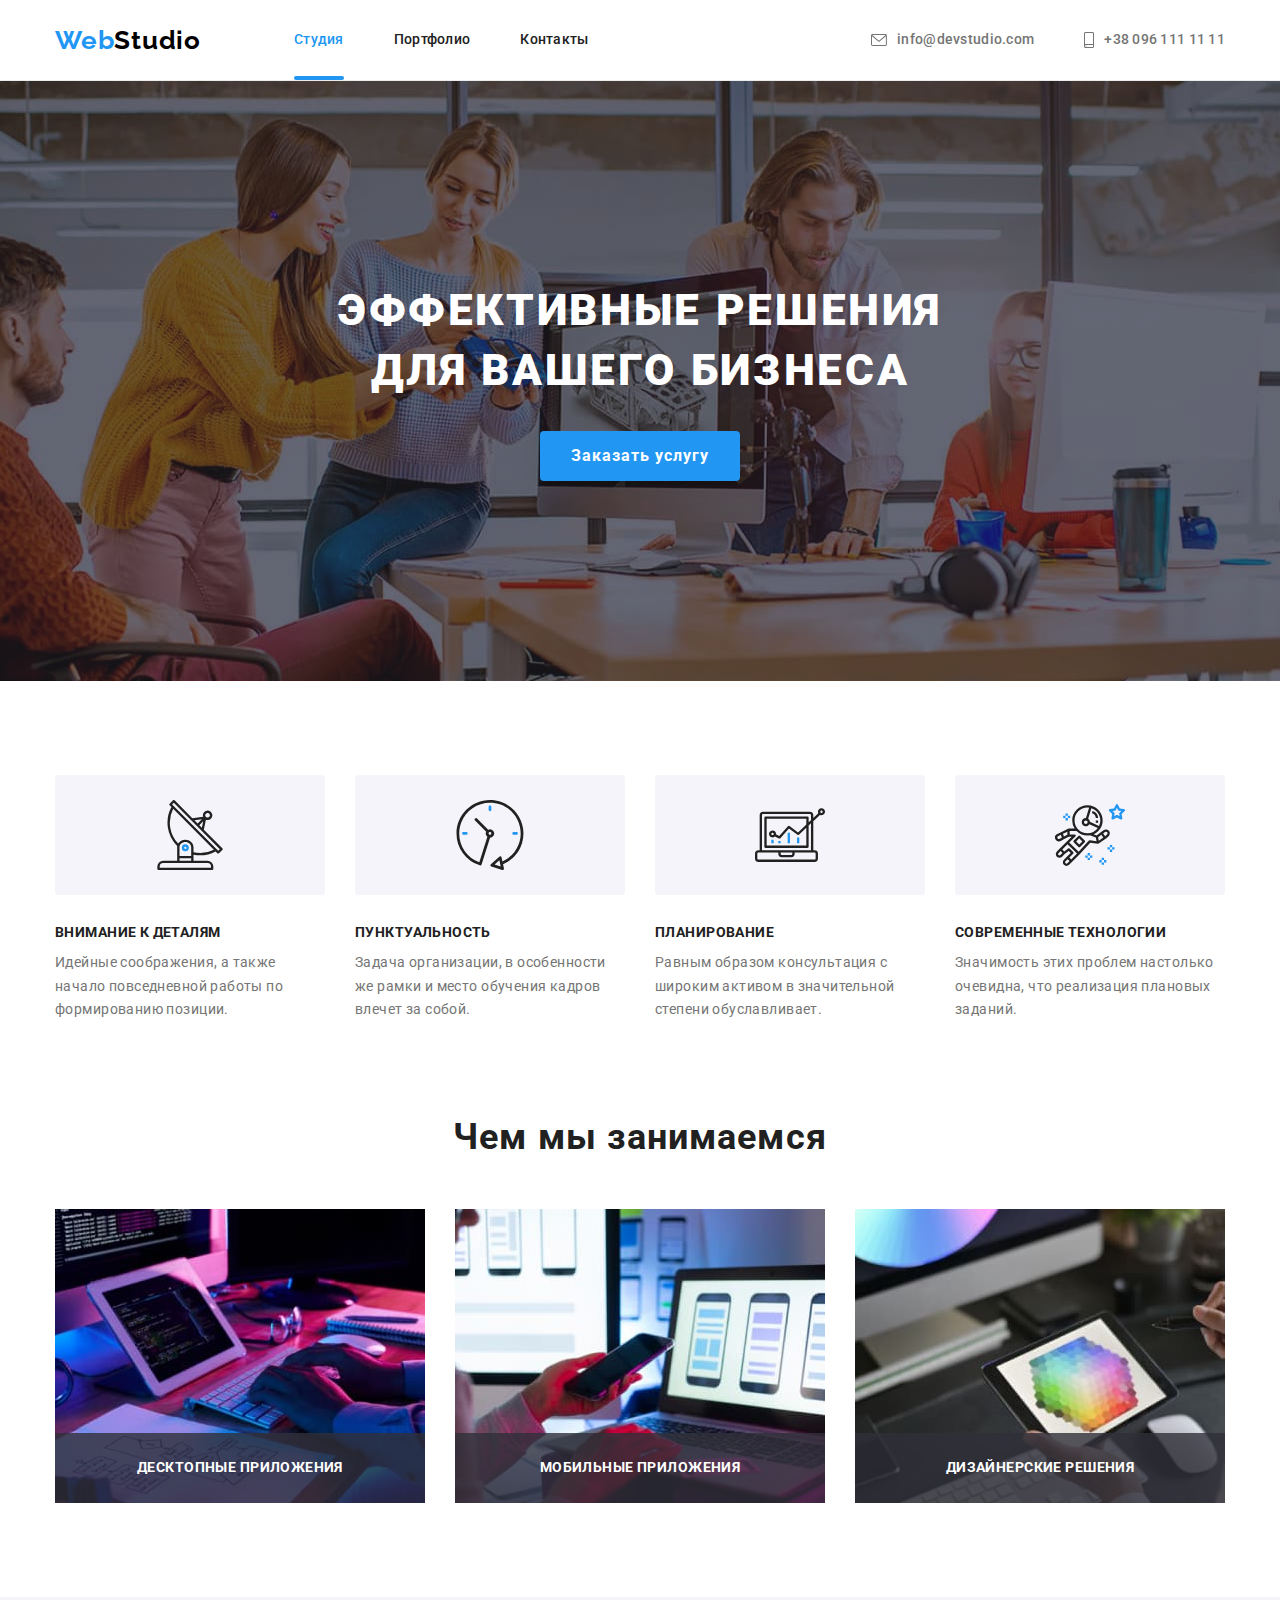
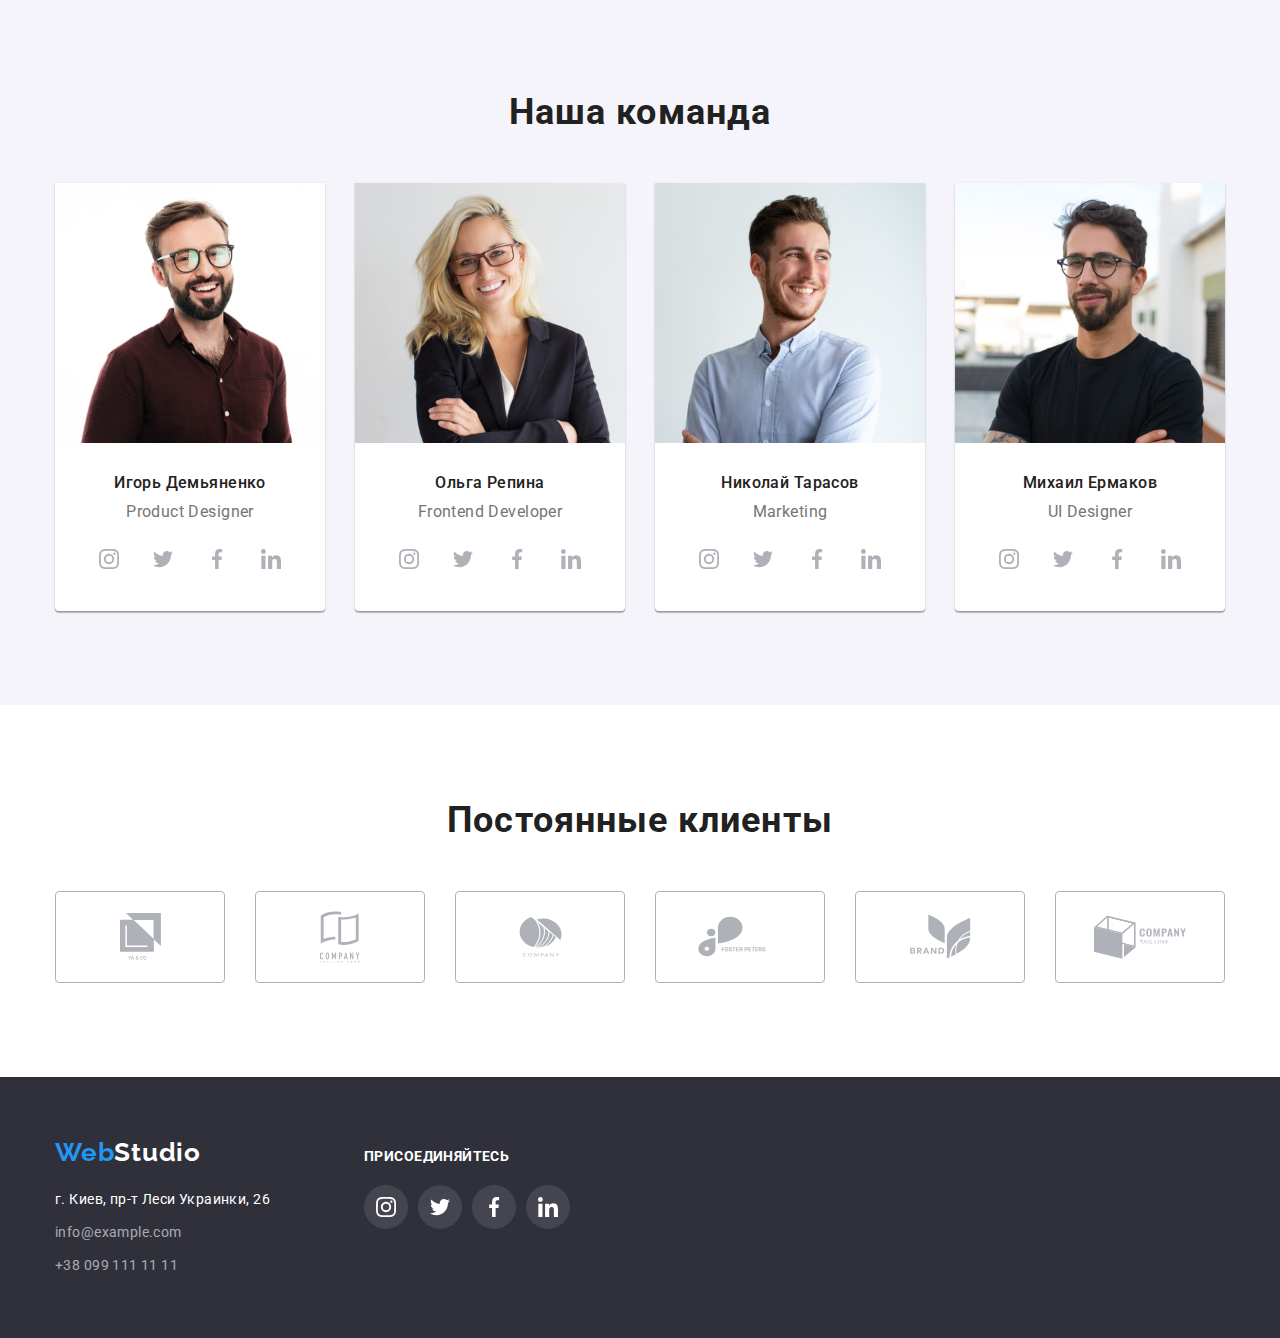
==== index.html @ bb290eb8 "Initial commit" ====
<!DOCTYPE html>
<html lang="ru">
  <head>
    <meta charset="UTF-8" />
    <meta http-equiv="X-UA-Compatible" content="IE=edge" />
    <meta name="viewport" content="width=device-width, initial-scale=1.0" />
    <link rel="preconnect" href="https://fonts.googleapis.com" />
    <link rel="preconnect" href="https://fonts.gstatic.com" crossorigin />
    <link
      href="https://fonts.googleapis.com/css2?family=Raleway:wght@700&family=Roboto:wght@400;500;700;900&display=swap"
      rel="stylesheet"
    />
    <title>WebStudio</title>
    <!-- Normalize styles -->
    <link
      rel="stylesheet"
      href="https://cdnjs.cloudflare.com/ajax/libs/modern-normalize/1.1.0/modern-normalize.css"
    />
    <link rel="stylesheet" href="./styles/styles.css" />
  </head>

  <body>
    <!-- Header -->
    <header>
      <div class="container header-container">
        <!-- Navigation -->
        <nav class="nav-container">
          <a class="logo" href="./index.html">
            <span class="logo-color">Web</span>Studio</a
          >
          <ul class="nav-link-container">
            <li class="link-item">
              <a class="nav-link current" href="./index.html">Студия</a>
            </li>
            <li class="link-item">
              <a class="nav-link" href="./portfolio.html">Портфолио</a>
            </li>
            <li class="link-item">
              <a class="nav-link" href="#Contacts">Контакты</a>
            </li>
          </ul>
        </nav>
        <!--Contacts-->
        <ul class="head-contacts">
          <li class="contacts-item">
            <a class="contact-header" href="mailto:info@devstudio.com">
              <svg class="icon-contact" width="16" height="12">
                <use href="./images/icons.svg#icon-envelope"></use>
              </svg>
              info@devstudio.com</a
            >
          </li>
          <li class="contacts-item tel">
            <a class="contact-header" href="tel:+380961111111"
              ><svg class="icon-contact" width="10" height="16">
                <use href="./images/icons.svg#icon-smartphone"></use>
              </svg>
              +38 096 111 11 11</a
            >
          </li>
        </ul>
      </div>
    </header>
    <!-- Main -->
    <main>
      <!-- Order -->
      <section class="hero-section">
        <div class="container centered hero">
          <h1 class="hero-title">Эффективные решения для вашего бизнеса</h1>

          <button class="main-btn" data-modal-open type="button">
            Заказать услугу
          </button>
        </div>
      </section>
      <!-- Benefits -->
      <section>
        <div class="container benefits">
          <h2 class="visually-hidden">Преимущества</h2>
          <ul class="benefits-list">
            <li class="benefits-item">
              <div class="icon-benefits">
                <svg width="70" height="70">
                  <use href="./images/icons.svg#icon-antenna"></use>
                </svg>
              </div>
              <h3 class="benefits-subtitle">Внимание к деталям</h3>
              <p>
                Идейные соображения, а также начало повседневной работы по
                формированию позиции.
              </p>
            </li>
            <li class="benefits-item">
              <div class="icon-benefits">
                <svg width="70" height="70">
                  <use href="./images/icons.svg#icon-clock"></use>
                </svg>
              </div>
              <h3 class="benefits-subtitle">Пунктуальность</h3>
              <p>
                Задача организации, в особенности же рамки и место обучения
                кадров влечет за собой.
              </p>
            </li>
            <li class="benefits-item">
              <div class="icon-benefits">
                <svg width="70" height="70">
                  <use href="./images/icons.svg#icon-diagram"></use>
                </svg>
              </div>
              <h3 class="benefits-subtitle">Планирование</h3>
              <p>
                Равным образом консультация с широким активом в значительной
                степени обуславливает.
              </p>
            </li>
            <li class="benefits-item">
              <div class="icon-benefits">
                <svg width="70" height="70">
                  <use href="./images/icons.svg#icon-astronaut"></use>
                </svg>
              </div>
              <h3 class="benefits-subtitle">Современные технологии</h3>
              <p>
                Значимость этих проблем настолько очевидна, что реализация
                плановых заданий.
              </p>
            </li>
          </ul>
        </div>
      </section>
      <!-- Services -->
      <section class="services">
        <div class="container services">
          <h2 class="section-title">Чем мы занимаемся</h2>
          <ul class="selection-list">
            <li class="selection-item">
              <img
                src="./images/services/box1.jpg"
                alt="Приложения для ПК"
                width="370"
                height="294"
              />
              <h3 class="selection-item-text">Десктопные приложения</h3>
            </li>
            <li class="selection-item">
              <img
                src="./images/services/box2.jpg"
                alt="Приложения для телефонов"
                width="370"
                height="294"
              />
              <h3 class="selection-item-text">Мобильные приложения</h3>
            </li>
            <li class="selection-item">
              <img
                src="./images/services/box3.jpg"
                alt="Приложения для планшетов"
                width="370"
                height="294"
              />
              <h3 class="selection-item-text">Дизайнерские решения</h3>
            </li>
          </ul>
        </div>
      </section>
      <!-- Team -->
      <section class="section-team">
        <div class="container team">
          <h2 class="section-title">Наша команда</h2>
          <ul class="team-list">
            <li class="team-item">
              <img
                src="./images/team/pr-designer.jpg"
                alt="Игорь Демьяненко"
                width="270"
                height="260"
              />
              <h3 class="team-subtitle">Игорь Демьяненко</h3>
              <p class="job-title" lang="en">Product Designer</p>
              <ul class="social-link-list">
                <li class="social-item">
                  <a
                    class="social-link-item"
                    href="#"
                    target="_blank"
                    rel="noopener noreferrer"
                    aria-label="instagram"
                    ><svg class="social-link" width="20" height="20">
                      <use href="./images/icons.svg#icon-instagram"></use>
                    </svg>
                  </a>
                </li>
                <li class="social-item">
                  <a
                    class="social-link-item"
                    href="#"
                    target="_blank"
                    rel="noopener noreferrer"
                    aria-label="instagram"
                    ><svg class="social-link" width="20" height="20">
                      <use href="./images/icons.svg#icon-twitter"></use>
                    </svg>
                  </a>
                </li>
                <li class="social-item">
                  <a
                    class="social-link-item"
                    href="#"
                    target="_blank"
                    rel="noopener noreferrer"
                    aria-label="instagram"
                    ><svg class="social-link" width="20" height="20">
                      <use href="./images/icons.svg#icon-facebook"></use>
                    </svg>
                  </a>
                </li>
                <li class="social-item">
                  <a
                    class="social-link-item"
                    href="#"
                    target="_blank"
                    rel="noopener noreferrer"
                    aria-label="instagram"
                    ><svg class="social-link" width="20" height="20">
                      <use href="./images/icons.svg#icon-linkedin"></use>
                    </svg>
                  </a>
                </li>
              </ul>
            </li>
            <li class="team-item">
              <img
                src="./images/team/developer.jpg"
                alt="Ольга Репина"
                width="270"
                height="260"
              />
              <h3 class="team-subtitle">Ольга Репина</h3>
              <p class="job-title" lang="en">Frontend Developer</p>
              <ul class="social-link-list">
                <li class="social-item">
                  <a
                    class="social-link-item"
                    href="#"
                    target="_blank"
                    rel="noopener noreferrer"
                    aria-label="instagram"
                    ><svg class="social-link" width="20" height="20">
                      <use href="./images/icons.svg#icon-instagram"></use>
                    </svg>
                  </a>
                </li>
                <li class="social-item">
                  <a
                    class="social-link-item"
                    href="#"
                    target="_blank"
                    rel="noopener noreferrer"
                    aria-label="instagram"
                    ><svg class="social-link" width="20" height="20">
                      <use href="./images/icons.svg#icon-twitter"></use>
                    </svg>
                  </a>
                </li>
                <li class="social-item">
                  <a
                    class="social-link-item"
                    href="#"
                    target="_blank"
                    rel="noopener noreferrer"
                    aria-label="instagram"
                    ><svg class="social-link" width="20" height="20">
                      <use href="./images/icons.svg#icon-facebook"></use>
                    </svg>
                  </a>
                </li>
                <li class="social-item">
                  <a
                    class="social-link-item"
                    href="#"
                    target="_blank"
                    rel="noopener noreferrer"
                    aria-label="instagram"
                    ><svg class="social-link" width="20" height="20">
                      <use href="./images/icons.svg#icon-linkedin"></use>
                    </svg>
                  </a>
                </li>
              </ul>
            </li>
            <li class="team-item">
              <img
                src="./images/team/marketing.jpg"
                alt="Николай Тарасов"
                width="270"
                height="260"
              />
              <h3 class="team-subtitle">Николай Тарасов</h3>
              <p class="job-title" lang="en">Marketing</p>
              <ul class="social-link-list">
                <li class="social-item">
                  <a
                    class="social-link-item"
                    href="#"
                    target="_blank"
                    rel="noopener noreferrer"
                    aria-label="instagram"
                    ><svg class="social-link" width="20" height="20">
                      <use href="./images/icons.svg#icon-instagram"></use>
                    </svg>
                  </a>
                </li>
                <li class="social-item">
                  <a
                    class="social-link-item"
                    href="#"
                    target="_blank"
                    rel="noopener noreferrer"
                    aria-label="instagram"
                    ><svg class="social-link" width="20" height="20">
                      <use href="./images/icons.svg#icon-twitter"></use>
                    </svg>
                  </a>
                </li>
                <li class="social-item">
                  <a
                    class="social-link-item"
                    href="#"
                    target="_blank"
                    rel="noopener noreferrer"
                    aria-label="instagram"
                    ><svg class="social-link" width="20" height="20">
                      <use href="./images/icons.svg#icon-facebook"></use>
                    </svg>
                  </a>
                </li>
                <li class="social-item">
                  <a
                    class="social-link-item"
                    href="#"
                    target="_blank"
                    rel="noopener noreferrer"
                    aria-label="instagram"
                    ><svg class="social-link" width="20" height="20">
                      <use href="./images/icons.svg#icon-linkedin"></use>
                    </svg>
                  </a>
                </li>
              </ul>
            </li>
            <li class="team-item">
              <img
                src="./images/team/ui-designer.jpg"
                alt="Михаил Ермаков"
                width="270"
                height="260"
              />
              <h3 class="team-subtitle">Михаил Ермаков</h3>
              <p class="job-title" lang="en">UI Designer</p>
              <ul class="social-link-list">
                <li class="social-item">
                  <a
                    class="social-link-item"
                    href="#"
                    target="_blank"
                    rel="noopener noreferrer"
                    aria-label="instagram"
                    ><svg class="social-link" width="20" height="20">
                      <use href="./images/icons.svg#icon-instagram"></use>
                    </svg>
                  </a>
                </li>
                <li class="social-item">
                  <a
                    class="social-link-item"
                    href="#"
                    target="_blank"
                    rel="noopener noreferrer"
                    aria-label="instagram"
                    ><svg class="social-link" width="20" height="20">
                      <use href="./images/icons.svg#icon-twitter"></use>
                    </svg>
                  </a>
                </li>
                <li class="social-item">
                  <a
                    class="social-link-item"
                    href="#"
                    target="_blank"
                    rel="noopener noreferrer"
                    aria-label="instagram"
                    ><svg class="social-link" width="20" height="20">
                      <use href="./images/icons.svg#icon-facebook"></use>
                    </svg>
                  </a>
                </li>
                <li class="social-item">
                  <a
                    class="social-link-item"
                    href="#"
                    target="_blank"
                    rel="noopener noreferrer"
                    aria-label="instagram"
                    ><svg class="social-link" width="20" height="20">
                      <use href="./images/icons.svg#icon-linkedin"></use>
                    </svg>
                  </a>
                </li>
              </ul>
            </li>
          </ul>
        </div>
      </section>
      <!-- Regular customers -->
      <section>
        <div class="container">
          <h2 class="section-title">Постоянные клиенты</h2>
          <ul class="customers-title">
            <li class="customers-item">
              <a
                class="customers-link-item"
                href="#"
                target="_blank"
                rel="noopener noreferrer"
                aria-label="customers 1"
                ><svg class="icon-customers" width="41" height="47">
                  <use href="./images/icons.svg#icon-group1"></use>
                </svg>
              </a>
            </li>
            <li class="customers-item">
              <a
                class="customers-link-item"
                href="#"
                target="_blank"
                rel="noopener noreferrer"
                aria-label="customers 2"
                ><svg class="icon-customers" width="40" height="52">
                  <use href="./images/icons.svg#icon-group2"></use>
                </svg>
              </a>
            </li>
            <li class="customers-item">
              <a
                class="customers-link-item"
                href="#"
                target="_blank"
                rel="noopener noreferrer"
                aria-label="customers 3"
                ><svg class="icon-customers" width="43" height="41">
                  <use href="./images/icons.svg#icon-group3"></use>
                </svg>
              </a>
            </li>
            <li class="customers-item">
              <a
                class="customers-link-item"
                href="#"
                target="_blank"
                rel="noopener noreferrer"
                aria-label="customers 4"
                ><svg class="icon-customers" width="84" height="41">
                  <use href="./images/icons.svg#icon-group4"></use>
                </svg>
              </a>
            </li>
            <li class="customers-item">
              <a
                class="customers-link-item"
                href="#"
                target="_blank"
                rel="noopener noreferrer"
                aria-label="customers 5"
                ><svg class="icon-customers" width="63" height="45">
                  <use href="./images/icons.svg#icon-group5"></use>
                </svg>
              </a>
            </li>
            <li class="customers-item">
              <a
                class="customers-link-item"
                href="#"
                target="_blank"
                rel="noopener noreferrer"
                aria-label="customers 6"
                ><svg class="icon-customers" width="94" height="44">
                  <use href="./images/icons.svg#icon-group6"></use>
                </svg>
              </a>
            </li>
          </ul>
        </div>
      </section>
    </main>
    <!-- Footer -->
    <footer>
      <div class="container footer-container">
        <div>
          <a class="logo logo-footer" href="./index.html">
            <span class="logo-color">Web</span
            ><span class="logo-color-footer">Studio</span></a
          >
          <address id="Contacts">
            <ul>
              <li class="adress-item">
                <a
                  class="address-footer"
                  href="https://goo.gl/maps/XzDrCH9YL9LTSnce7"
                  target="_blank"
                  rel="noopener noreferrer"
                  >г. Киев, пр-т Леси Украинки, 26</a
                >
              </li>
              <li class="adress-item">
                <a class="contact-footer" href="mailto:info@example.com"
                  >info@example.com</a
                >
              </li>
              <li class="adress-item">
                <a class="contact-footer" href="tel:+380991111111"
                  >+38 099 111 11 11</a
                >
              </li>
            </ul>
          </address>
        </div>
        <div class="social-link-bloc">
          <p class="social-link-title">Присоединяйтесь</p>
          <ul class="social-link-list footer">
            <li class="social-item footer">
              <a
                class="social-link-item footer"
                href="#"
                target="_blank"
                rel="noopener noreferrer"
                aria-label="instagram"
                ><svg class="social-link" width="20" height="20">
                  <use href="./images/icons.svg#icon-instagram"></use>
                </svg>
              </a>
            </li>
            <li class="social-item footer">
              <a
                class="social-link-item footer"
                href="#"
                target="_blank"
                rel="noopener noreferrer"
                aria-label="instagram"
                ><svg class="social-link" width="20" height="20">
                  <use href="./images/icons.svg#icon-twitter"></use>
                </svg>
              </a>
            </li>
            <li class="social-item footer">
              <a
                class="social-link-item footer"
                href="#"
                target="_blank"
                rel="noopener noreferrer"
                aria-label="instagram"
                ><svg class="social-link" width="20" height="20">
                  <use href="./images/icons.svg#icon-facebook"></use>
                </svg>
              </a>
            </li>
            <li class="social-item footer">
              <a
                class="social-link-item footer"
                href="#"
                target="_blank"
                rel="noopener noreferrer"
                aria-label="instagram"
                ><svg class="social-link" width="20" height="20">
                  <use href="./images/icons.svg#icon-linkedin"></use>
                </svg>
              </a>
            </li>
          </ul>
        </div>
      </div>
    </footer>
    <div class="backdrop is-hidden" data-modal>
      <div class="hero-modal">
        <button class="btn-modal-close" data-modal-close type="button">
          <svg width="18" height="18">
            <use href="./images/icons.svg#icon-close-black"></use>
          </svg>
        </button>
      </div>
    </div>
    <script src="./js/modal.js"></script>
  </body>
</html>
---- styles/styles.css ----
:root {
  /* fonts */
  --logo-font: "Raleway";
  --main-font: "Roboto";

  /* colors */
  --main-theme: #ffffff;
  --secondary-theme: #f5f4fa;
  --accent-theme: #2f303a;

  --main-txt-color: #757575;
  --secondary-txt-color: #212121;
  --tertiary-txt-color: #ffffff;
  --accent-color: #2196f3;
  --icon-color: #afb1b8;

  /* transition-timing */
  --transform-anim: 250ms cubic-bezier(0.4, 0, 0.2, 1);
}

li {
  list-style: none;
}
a {
  text-decoration: none;

  color: var(--main-txt-color);
}

a:focus {
  outline: none;
}

button:focus {
  outline: none;
}

.visually-hidden {
  position: absolute;
  width: 1px;
  height: 1px;
  margin: -1px;
  border: 0;
  padding: 0;
  white-space: nowrap;
  clip-path: inset(100%);
  clip: rect(0 0 0 0);
  overflow: hidden;
}

/* Body */
body {
  font-family: var(--main-font), sans-serif;
  color: var(--main-txt-color);
  background-color: var(--main-theme);
  font-size: 14px;
  line-height: 1.71;
  letter-spacing: 0.03em;
}

h1,
h2,
h3,
h4,
p {
  margin: 0;
}

img {
  display: block;
  max-width: 100%;
  height: auto;
}
ul {
  padding: 0px;
  margin: 0px;
}

.container {
  width: 1200px;
  padding: 0 15px;
  margin-right: auto;
  margin-left: auto;
}

/* Header */
header {
  border-bottom: 1px solid #ececec;
  /* background-color: #ffffff;
  box-shadow: 0px 4px 4px rgba(0, 0, 0, 0.25); */
}

.header-container {
  display: flex;
  align-items: center;
}

.logo {
  padding-top: 25px;
  padding-bottom: 24px;

  font-family: var(--logo-font);
  font-weight: 700;
  font-size: 26px;
  line-height: 1.19;
  letter-spacing: 0.03em;
  color: #000000;
  margin-right: 93px;
  display: block;
}

.logo-color {
  color: var(--accent-color);
}

/* Navigation */
.nav-link {
  padding: 32px 0px;

  font-weight: 500;
  line-height: 1.14;
  letter-spacing: 0.02em;
  color: var(--secondary-txt-color);
  position: relative;

  transition: color var(--transform-anim);
}

.nav-link:hover,
.nav-link:focus {
  color: var(--accent-color);
}

.nav-link-container > .link-item {
  position: relative;
}

.current {
  color: var(--accent-color);
}

.current::after {
  position: absolute;
  display: block;

  content: "";
  bottom: -1px;
  width: 100%;
  height: 4px;
  background-color: var(--accent-color);
  border-radius: 2px;
}

.nav-container {
  display: flex;
  align-items: center;
}

.nav-link-container {
  display: flex;
}

.link-item:not(:last-child) {
  margin-right: 50px;
}

/* Contacts */
.contact-header {
  padding: 32px 0px;
  font-weight: 500;
  display: flex;
  align-items: center;
  line-height: 1.14;
  letter-spacing: 0.02em;
  color: var(--main-txt-color);

  transition: color var(--transform-anim);
}

.contact-header:hover,
.contact-header:focus {
  color: var(--accent-color);
}

.contacts-item {
  color: var(--main-txt-color);
}

.contacts-item:not(:first-child) {
  margin-left: 50px;
}

.head-contacts {
  display: flex;
  margin-left: auto;
}

.icon-contact {
  margin-right: 10px;
  fill: currentColor;
}
section {
  padding-top: 94px;
  padding-bottom: 94px;
}

/* Hero */

.hero-section {
  padding-top: 200px;
  padding-bottom: 200px;
  max-width: 1600px;
  margin: 0 auto;

  text-align: center;

  background: rgba(47, 48, 58, 0.4);
  background-image: linear-gradient(
      0deg,
      rgba(47, 48, 58, 0.4) 0%,
      rgba(47, 48, 58, 0.4) 100%
    ),
    url(../images/hero/hero.jpg);

  background-position: center;
  background-repeat: no-repeat;
  background-color: var(--accent-theme);
}

.container.hero {
}

.hero-title {
  max-width: 700px;
  margin-left: auto;
  margin-right: auto;

  font-weight: 900;
  font-size: 44px;
  line-height: 1.36;
  letter-spacing: 0.06em;
  text-transform: uppercase;
  color: var(--tertiary-txt-color);
}

.main-btn {
  margin-top: 30px;
  width: 200px;
  height: 50px;

  font-family: "Roboto";
  font-weight: 700;
  font-size: 16px;
  line-height: 1.88;
  text-align: center;
  letter-spacing: 0.06em;
  color: var(--tertiary-txt-color);
  background-color: var(--accent-color);
  box-shadow: 0px 4px 4px rgba(0, 0, 0, 0.15);
  border: 0px;
  border-radius: 4px;
  cursor: pointer;

  transition: background-color var(--transform-anim);
}

.main-btn:hover,
.main-btn:focus {
  background-color: #188ce8;
}

.backdrop {
  position: absolute;
  z-index: 5;
  top: 0;
  left: 0;

  position: fixed;
  width: 100vw;
  height: 100vh;

  background-color: rgba(0, 0, 0, 0.2);
  visibility: visible;
  pointer-events: initial;
  transition: opacity var(--transform-anim);
}

.backdrop.is-hidden {
  visibility: hidden;
  opacity: 0;
  pointer-events: none;
}

.backdrop.is-hidden .hero-modal {
  transform: translate(-50%, -50%) scale(0.5);
}

.hero-modal {
  position: absolute;
  top: 50%;
  left: 50%;
  transform: translate(-50%, -50%) scale(1);
  transition: transform var(--transform-anim);

  display: flex;
  min-width: 528px;
  min-height: 581px;

  background-color: #ffffff;
  box-shadow: 0px 1px 3px rgba(0, 0, 0, 0.12), 0px 1px 1px rgba(0, 0, 0, 0.14),
    0px 2px 1px rgba(0, 0, 0, 0.2);
  border-radius: 4px;
}

.btn-modal-close {
  position: absolute;
  top: 8px;
  right: 8px;
  width: 30px;
  height: 30px;
  padding: 0;

  display: flex;
  justify-content: center;
  align-items: center;

  border: 1px solid rgba(0, 0, 0, 0.1);
  border-radius: 50%;
  background-color: #ffffff;
  outline: #000000;
}

/* Benefits */

.benefits-list {
  display: flex;
  flex-wrap: wrap;
}

.benefits-item {
  width: 270px;
}

.benefits-item:not(:last-child) {
  margin-right: 30px;
}

.icon-benefits {
  width: 100%;
  height: 120px;
  margin-bottom: 30px;

  display: flex;
  justify-content: center;
  align-items: center;

  border-radius: 4px;
  background-color: var(--secondary-theme);
}

.benefits-subtitle {
  margin-bottom: 10px;

  font-size: 14px;
  font-weight: 700;
  line-height: 1.14;
  text-transform: uppercase;
  color: var(--secondary-txt-color);
}

/* Services */

.services {
  padding-top: 0;
}

.section-title {
  text-align: center;
  margin-bottom: 50px;

  font-weight: 700;
  font-size: 36px;
  line-height: 1.17;
  color: var(--secondary-txt-color);
  letter-spacing: 0.03em;
}

.selection-list {
  display: flex;
  flex-wrap: wrap;
}

.selection-item {
  position: relative;
  display: block;
}

.selection-item:not(:last-child) {
  margin-right: 30px;
}

.selection-item-text {
  display: flex;
  position: absolute;
  z-index: 4;

  width: 100%;
  height: 70px;
  bottom: 0;
  align-items: center;
  justify-content: center;

  color: #ffffff;
  background-color: rgba(47, 48, 58, 0.8);

  font-size: 14px;
  font-weight: 700;
  line-height: 1.14;
  text-transform: uppercase;
}

/* Team */

.team-list {
  display: flex;
  flex-direction: row;
}

.team-item {
  background: #ffffff;
  box-shadow: 0px 1px 3px rgba(0, 0, 0, 0.12), 0px 1px 1px rgba(0, 0, 0, 0.14),
    0px 2px 1px rgba(0, 0, 0, 0.2);
  border-radius: 0px 0px 4px 4px;
}

.team-item:not(:last-child) {
  margin-right: 30px;
}

.team-subtitle {
  margin-top: 30px;
  margin-bottom: 10px;

  font-weight: 500;
  font-size: 16px;
  line-height: 1.19;
  text-align: center;
  color: var(--secondary-txt-color);
}

.section-team {
  background-color: var(--secondary-theme);
}

.container.team {
}

.job-title {
  margin-bottom: 16px;

  font-size: 16px;
  line-height: 1.19;
  text-align: center;
}

.social-item {
  width: 44px;
  height: 44px;
}

.social-item:not(:last-child) {
  margin-right: 10px;
}

.social-link-list {
  margin-bottom: 30px;

  display: flex;
  justify-content: center;
}

.social-link-item {
  display: flex;
  align-items: center;
  justify-content: center;
  width: 100%;
  height: 100%;
  border-radius: 50%;
  color: var(--icon-color);

  transition: color var(--transform-anim),
    background-color var(--transform-anim);
}

.social-link-item:hover,
.social-link-item:focus {
  color: #ffffff;
  background-color: var(--accent-color);
}
.social-link {
  fill: currentColor;
}

/* Regular customers */

.customers-title {
  display: flex;
  justify-content: center;
}

.customers-item {
  width: 170px;
  height: 92px;

  display: flex;
  align-items: center;
  justify-content: center;
}

.customers-link-item {
  border: 1px solid var(--icon-color);
  border-radius: 4px;

  transition: color var(--transform-anim), border-color var(--transform-anim);
}

.customers-item:not(:last-child) {
  margin-right: 30px;
}

.customers-link-item:hover,
.customers-link-item:focus {
  color: var(--accent-color);
  border-color: var(--accent-color);
}

.customers-link-item {
  display: flex;
  align-items: center;
  justify-content: center;
  width: 100%;
  height: 100%;

  color: var(--icon-color);
}

.icon-customers {
  fill: currentColor;
  transition: color var(--transform-anim), border-color var(--transform-anim);
}

/* Portfolio */

.works-menu {
  display: flex;
  justify-content: center;
  margin-bottom: 50px;
}

.works-menu li:not(:last-child) {
  margin-right: 8px;
}

.works-btn {
  padding: 6px 22px;

  font-weight: 500;
  font-size: 16px;
  line-height: 1.62;
  text-align: center;
  letter-spacing: 0.03em;
  border: 0px;
  color: var(--secondary-txt-color);
  background-color: var(--secondary-theme);
  border-radius: 4px;
  cursor: pointer;

  transition: color var(--transform-anim),
    background-color var(--transform-anim), box-shadow var(--transform-anim);
}

.works-btn:hover,
.works-btn:focus {
  color: var(--tertiary-txt-color);
  background-color: var(--accent-color);
  box-shadow: 0px 3px 1px rgba(0, 0, 0, 0.1), 0px 1px 2px rgba(0, 0, 0, 0.08),
    0px 2px 2px rgba(0, 0, 0, 0.12);
}

.work-examples {
  display: flex;
  flex-wrap: wrap;
  margin: -15px;
}

.work-item {
  width: 370px;
  margin: 15px;
}

.work-item-link {
  position: relative;
  display: block;

  transition: box-shadow var(--transform-anim);
}

.work-item-link:hover,
.work-item-link:focus {
  /* display: block; */

  box-shadow: 0px 1px 1px rgba(0, 0, 0, 0.12), 0px 4px 4px rgba(0, 0, 0, 0.06),
    1px 4px 6px rgba(0, 0, 0, 0.16);
}

.work-item:nth-child(3n) {
  margin-right: 0px;
}

.work-item-popup {
  position: relative;
  overflow: hidden;
}

.works-title-info {
  display: flex;

  position: absolute;
  top: 0;
  width: 100%;
  height: 294px;
  padding: 24px;

  align-items: center;
  justify-content: center;

  font-size: 18px;
  line-height: 1.56;
  color: #ffffff;
  background-color: rgba(33, 150, 243, 0.9);

  transform: translateY(100%);
  opacity: 0;
  transition: opacity var(--transform-anim), transform var(--transform-anim);
}

.work-item-link:hover .works-title-info,
.work-item-link:focus .works-title-info {
  opacity: 1;
  transform: translateY(0%);
}

.works-title {
  font-weight: 700;
  font-size: 18px;
  line-height: 2;
  letter-spacing: 0.06em;
  color: var(--secondary-txt-color);
}

.works-type {
  font-size: 16px;
  line-height: 1.88;
}

.work-item-info {
  padding: 20px 24px;

  border-right: 1px solid #eeeeee;
  border-bottom: 1px solid #eeeeee;
  border-left: 1px solid #eeeeee;
}

.works-title {
  margin-bottom: 4px;
}

/* Footer */
footer {
  padding-top: 60px;
  padding-bottom: 60px;

  background-color: var(--accent-theme);
}

.footer-container {
  display: flex;
  align-items: baseline;
}

.logo.logo-footer {
  margin-bottom: 20px;
  padding-top: 0;
  padding-bottom: 0;
}

.logo-color-footer {
  color: var(--tertiary-txt-color);
}

.adress-item:not(:last-child) {
  margin-bottom: 9px;
}

.contact-footer {
  font-style: normal;
  line-height: 1.71;
  color: rgba(255, 255, 255, 0.6);

  transition: color var(--transform-anim);
}

.address-footer {
  font-style: normal;
  line-height: 1.71;
  color: var(--tertiary-txt-color);

  transition: color var(--transform-anim);
}

.address-footer:hover,
.address-footer:focus,
.contact-footer:hover,
.contact-footer:focus {
  color: var(--accent-color);
}

.social-link-bloc {
  margin-left: 70px;
}

.social-link-title {
  margin-bottom: 20px;

  font-weight: 700;
  line-height: 1.14;
  text-transform: uppercase;
  color: #ffffff;
}

.social-link-list.footer {
  margin-bottom: 0;
}

.social-link-item.footer {
  color: #ffffff;
}

.social-item.footer {
  background-color: rgba(255, 255, 255, 0.1);
  border-radius: 50%;
}
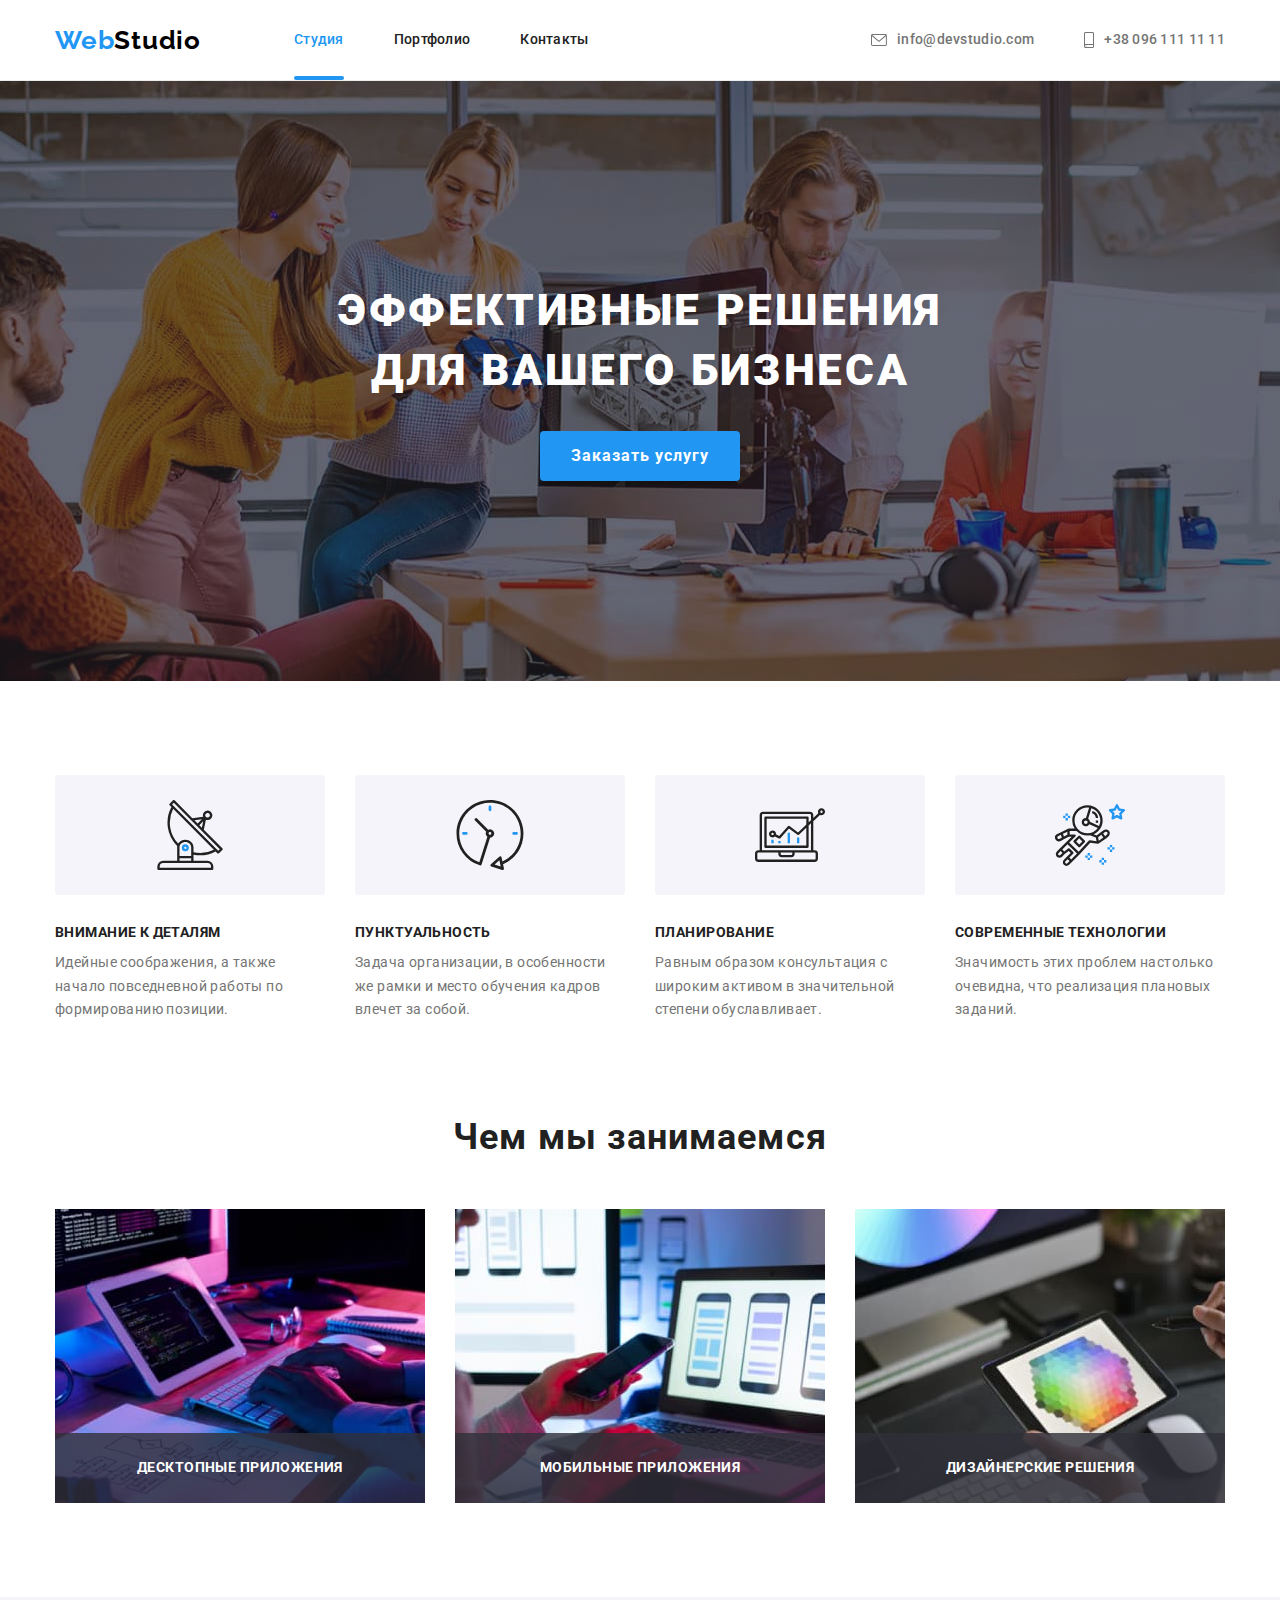
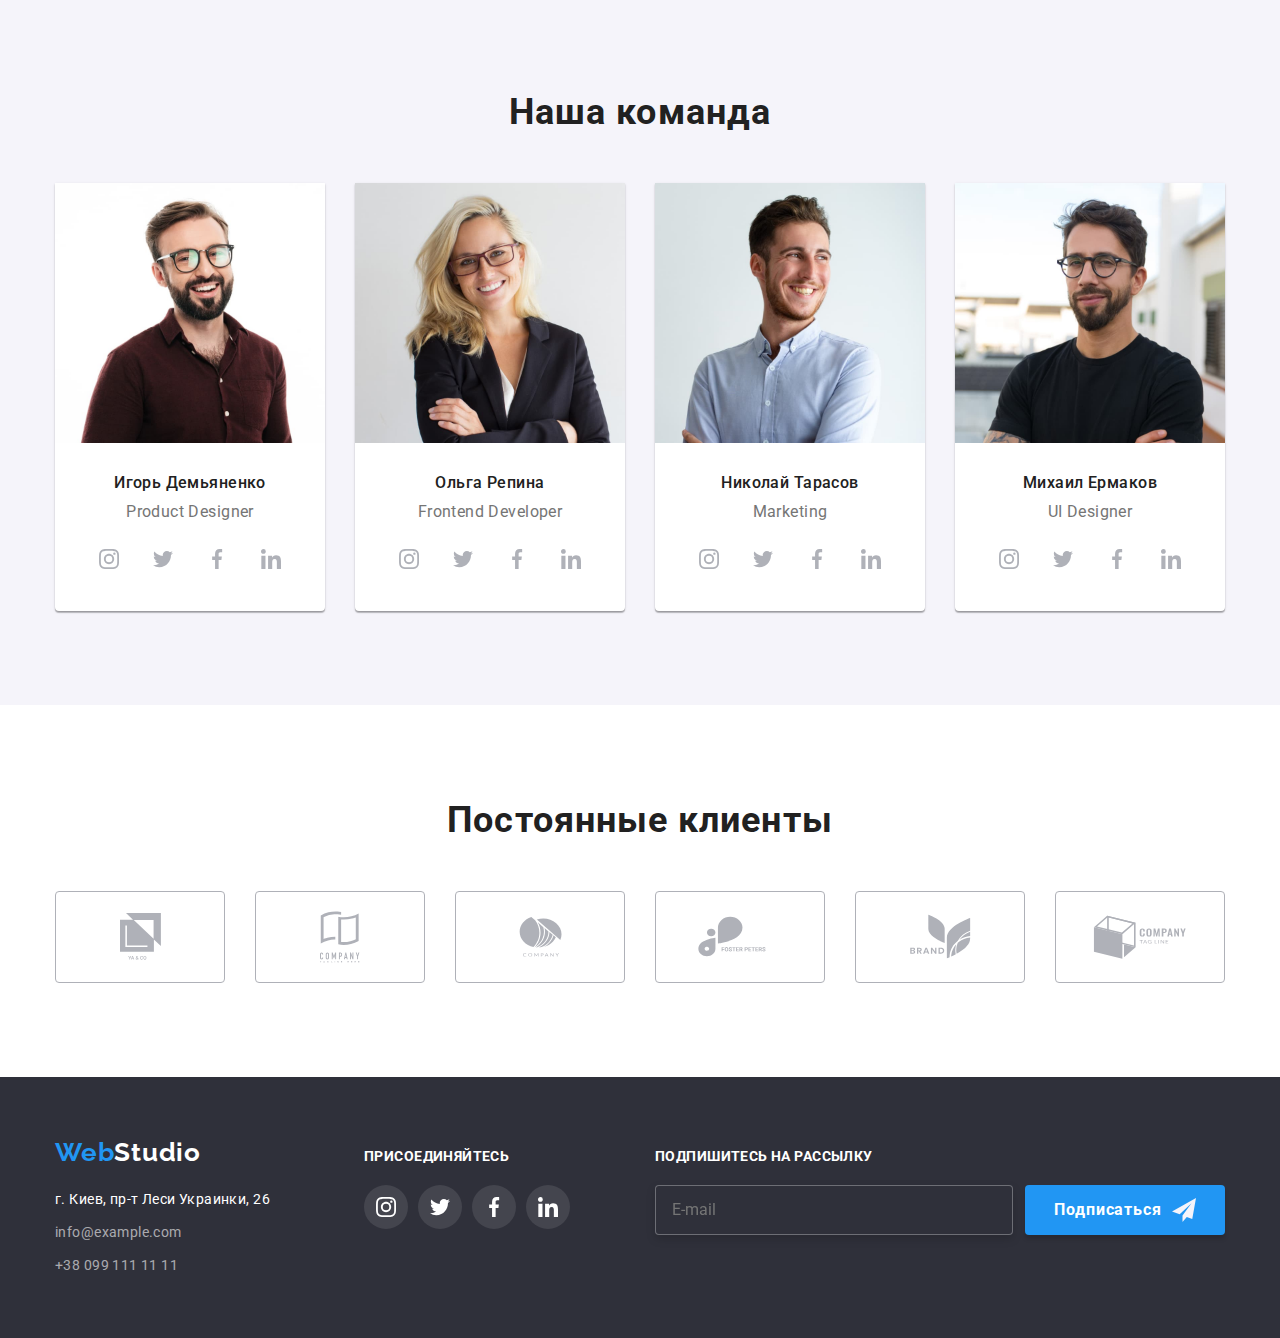
==== commit 6803ae6a: "add subscribe-form" ====
--- a/index.html
+++ b/index.html
@@ -55,8 +55,8 @@
               ><svg class="icon-contact" width="10" height="16">
                 <use href="./images/icons.svg#icon-smartphone"></use>
               </svg>
-              +38 096 111 11 11</a
-            >
+              +38 096 111 11 11
+            </a>
           </li>
         </ul>
       </div>
@@ -578,10 +578,93 @@
             </li>
           </ul>
         </div>
+        <div class="subscribe-bloc">
+          <p class="subscribe">Подпишитесь на рассылку</p>
+          <form class="subscribe-form">
+            <label>
+              <input
+                class="subscribe-input"
+                type="email"
+                placeholder="E-mail"
+              />
+            </label>
+            <button class="btn-subscribe" type="submit">
+              Подписаться
+              <svg class="icon-send" width="24" height="24">
+                <use href="./images/icons.svg#icon-send"></use>
+              </svg>
+            </button>
+          </form>
+        </div>
       </div>
     </footer>
+
+    <!-- Modal -->
     <div class="backdrop is-hidden" data-modal>
       <div class="hero-modal">
+        <p class="form-title">Оставьте свои данные, мы вам перезвоним</p>
+        <form class="form" autocomplete="off">
+          <div class="form-field">
+            <label class="form-label" for="name">Имя</label>
+            <div>
+              <input class="form-input" type="text" name="name" id="name" />
+              <svg class="icon-form" width="12" height="12">
+                <use href="./images/icons.svg#icon-name"></use>
+              </svg>
+            </div>
+          </div>
+          <div class="form-field">
+            <label class="form-label" for="tel">Телефон</label>
+            <div>
+              <input class="form-input" type="tel" name="tel" id="tel" />
+              <svg class="icon-form" width="14" height="14">
+                <use href="./images/icons.svg#icon-fone"></use>
+              </svg>
+            </div>
+          </div>
+          <div class="form-field">
+            <label class="form-label" for="mail">Почта</label>
+            <div>
+              <input class="form-input" type="email" name="mail" id="mail" />
+              <svg class="icon-form" width="15" height="12">
+                <use href="./images/icons.svg#icon-mail"></use>
+              </svg>
+            </div>
+          </div>
+          <div class="form-field comment">
+            <label class="form-label" for="comment">Комментарий</label>
+            <textarea
+              class="form-input comment"
+              name="comment"
+              id="comment"
+              placeholder="Введите текст"
+            >
+            </textarea>
+          </div>
+          <label class="policy">
+            <input
+              class="checkbox visually-hidden"
+              type="checkbox"
+              name="policy"
+            />
+            <span class="checkbox-icon-off">
+              <svg class="icon-checkbox" width="16" height="15">
+                <use href="./images/icons.svg#icon-check-on"></use>
+              </svg>
+            </span>
+            <span
+              >Соглашаюсь с рассылкой и принимаю
+              <a
+                class="agreement"
+                href="#"
+                target="_blank"
+                rel="noopener noreferrer"
+                >Условия договора</a
+              ></span
+            >
+          </label>
+          <button class="form-submit" type="submit">Отправить</button>
+        </form>
         <button class="btn-modal-close" data-modal-close type="button">
           <svg width="18" height="18">
             <use href="./images/icons.svg#icon-close-black"></use>
--- a/styles/styles.css
+++ b/styles/styles.css
@@ -243,7 +243,9 @@
   color: var(--tertiary-txt-color);
 }
 
-.main-btn {
+.main-btn,
+.form-submit,
+.btn-subscribe {
   margin-top: 30px;
   width: 200px;
   height: 50px;
@@ -265,9 +267,13 @@
 }
 
 .main-btn:hover,
-.main-btn:focus {
+.main-btn:focus,
+.form-submit:hover,
+.form-submit:focus {
   background-color: #188ce8;
 }
+
+/* Backdrop */
 
 .backdrop {
   position: absolute;
@@ -290,6 +296,8 @@
   opacity: 0;
   pointer-events: none;
 }
+
+/* Modal */
 
 .backdrop.is-hidden .hero-modal {
   transform: translate(-50%, -50%) scale(0.5);
@@ -302,9 +310,10 @@
   transform: translate(-50%, -50%) scale(1);
   transition: transform var(--transform-anim);
 
-  display: flex;
+  display: block;
   min-width: 528px;
   min-height: 581px;
+  padding: 40px;
 
   background-color: #ffffff;
   box-shadow: 0px 1px 3px rgba(0, 0, 0, 0.12), 0px 1px 1px rgba(0, 0, 0, 0.14),
@@ -328,6 +337,149 @@
   border-radius: 50%;
   background-color: #ffffff;
   outline: #000000;
+}
+
+.btn-modal-close:hover,
+.btn-modal-close:focus {
+  fill: var(--accent-color);
+}
+
+/* Form */
+
+.form {
+  text-align: center;
+}
+
+.form div {
+  position: relative;
+}
+
+.form-title {
+  font-weight: 700;
+  font-size: 20px;
+  line-height: 1.15;
+  text-align: center;
+  letter-spacing: 0.03em;
+  color: var(--secondary-txt-color);
+}
+
+.form-field:not(:last-child) {
+  margin-bottom: 10px;
+}
+
+.form-field.comment {
+  margin-bottom: 20px;
+}
+
+.form-input {
+  width: 100%;
+  height: 40px;
+  padding-left: 42px;
+
+  font-size: 14px;
+  line-height: 1.14;
+  letter-spacing: 0.01em;
+
+  color: var(--main-txt-color);
+  border: 1px solid rgba(33, 33, 33, 0.2);
+  border-radius: 4px;
+  outline: none;
+}
+
+.form-input:focus {
+  border-color: var(--accent-color);
+}
+
+.form-input:focus + svg {
+  fill: var(--accent-color);
+}
+
+.form-input.comment {
+  height: 120px;
+  padding: 12px 16px;
+}
+
+.form-input.comment::placeholder {
+  color: rgba(117, 117, 117, 0.5);
+}
+
+.form-field div {
+  position: relative;
+}
+
+.icon-form {
+  position: absolute;
+
+  left: 0;
+  top: 50%;
+
+  transform: translateY(-50%) translateX(14px);
+  fill: var(--secondary-txt-color);
+}
+
+.form-label {
+  display: block;
+  text-align: left;
+  font-size: 12px;
+  line-height: 1.7;
+  letter-spacing: 0.01em;
+}
+
+textarea {
+  resize: none;
+}
+
+.policy {
+  display: flex;
+  align-items: center;
+  justify-content: center;
+
+  font-size: 14px;
+  line-height: 1.71;
+  letter-spacing: 0.03em;
+  color: var(--main-txt-color);
+}
+
+.checkbox-icon-off {
+  display: flex;
+  align-items: center;
+  justify-content: center;
+  width: 16px;
+  height: 15px;
+  margin-right: 7px;
+
+  border: 2px solid var(--secondary-txt-color);
+  border-radius: 2px;
+}
+
+.icon-checkbox {
+  display: flex;
+  left: 0;
+  opacity: 0;
+
+  width: 16px;
+  height: 15px;
+
+  border-radius: 2px;
+  border-color: var(--accent-color);
+}
+
+.checkbox:checked + .checkbox-icon-off {
+  border-color: var(--accent-color);
+}
+
+.checkbox:checked + .checkbox-icon-off .icon-checkbox {
+  opacity: 1;
+  background-color: var(--accent-color);
+  fill: var(--main-theme);
+}
+
+.form-submit {
+}
+
+.agreement {
+  text-decoration: underline;
+  color: var(--accent-color);
 }
 
 /* Benefits */
@@ -729,7 +881,8 @@
   margin-left: 70px;
 }
 
-.social-link-title {
+.social-link-title,
+.subscribe {
   margin-bottom: 20px;
 
   font-weight: 700;
@@ -750,3 +903,39 @@
   background-color: rgba(255, 255, 255, 0.1);
   border-radius: 50%;
 }
+
+.subscribe-bloc {
+  margin-left: auto;
+}
+
+.subscribe-form {
+  display: flex;
+  justify-content: center;
+}
+
+.btn-subscribe {
+  display: flex;
+  align-items: center;
+  justify-content: center;
+  margin-top: 0;
+}
+
+.subscribe-input {
+  width: 358px;
+  height: 50px;
+  margin-right: 12px;
+  padding: 0px 16px;
+
+  border: 1px solid rgba(255, 255, 255, 0.3);
+  filter: drop-shadow(0px 4px 4px rgba(0, 0, 0, 0.15));
+  border-radius: 4px;
+  background-color: var(--accent-theme);
+  color: rgba(255, 255, 255, 0.6);
+  font-size: 16px;
+  line-height: 1.25;
+}
+
+.icon-send {
+  margin-left: 10px;
+  fill: var(--secondary-theme);
+}
